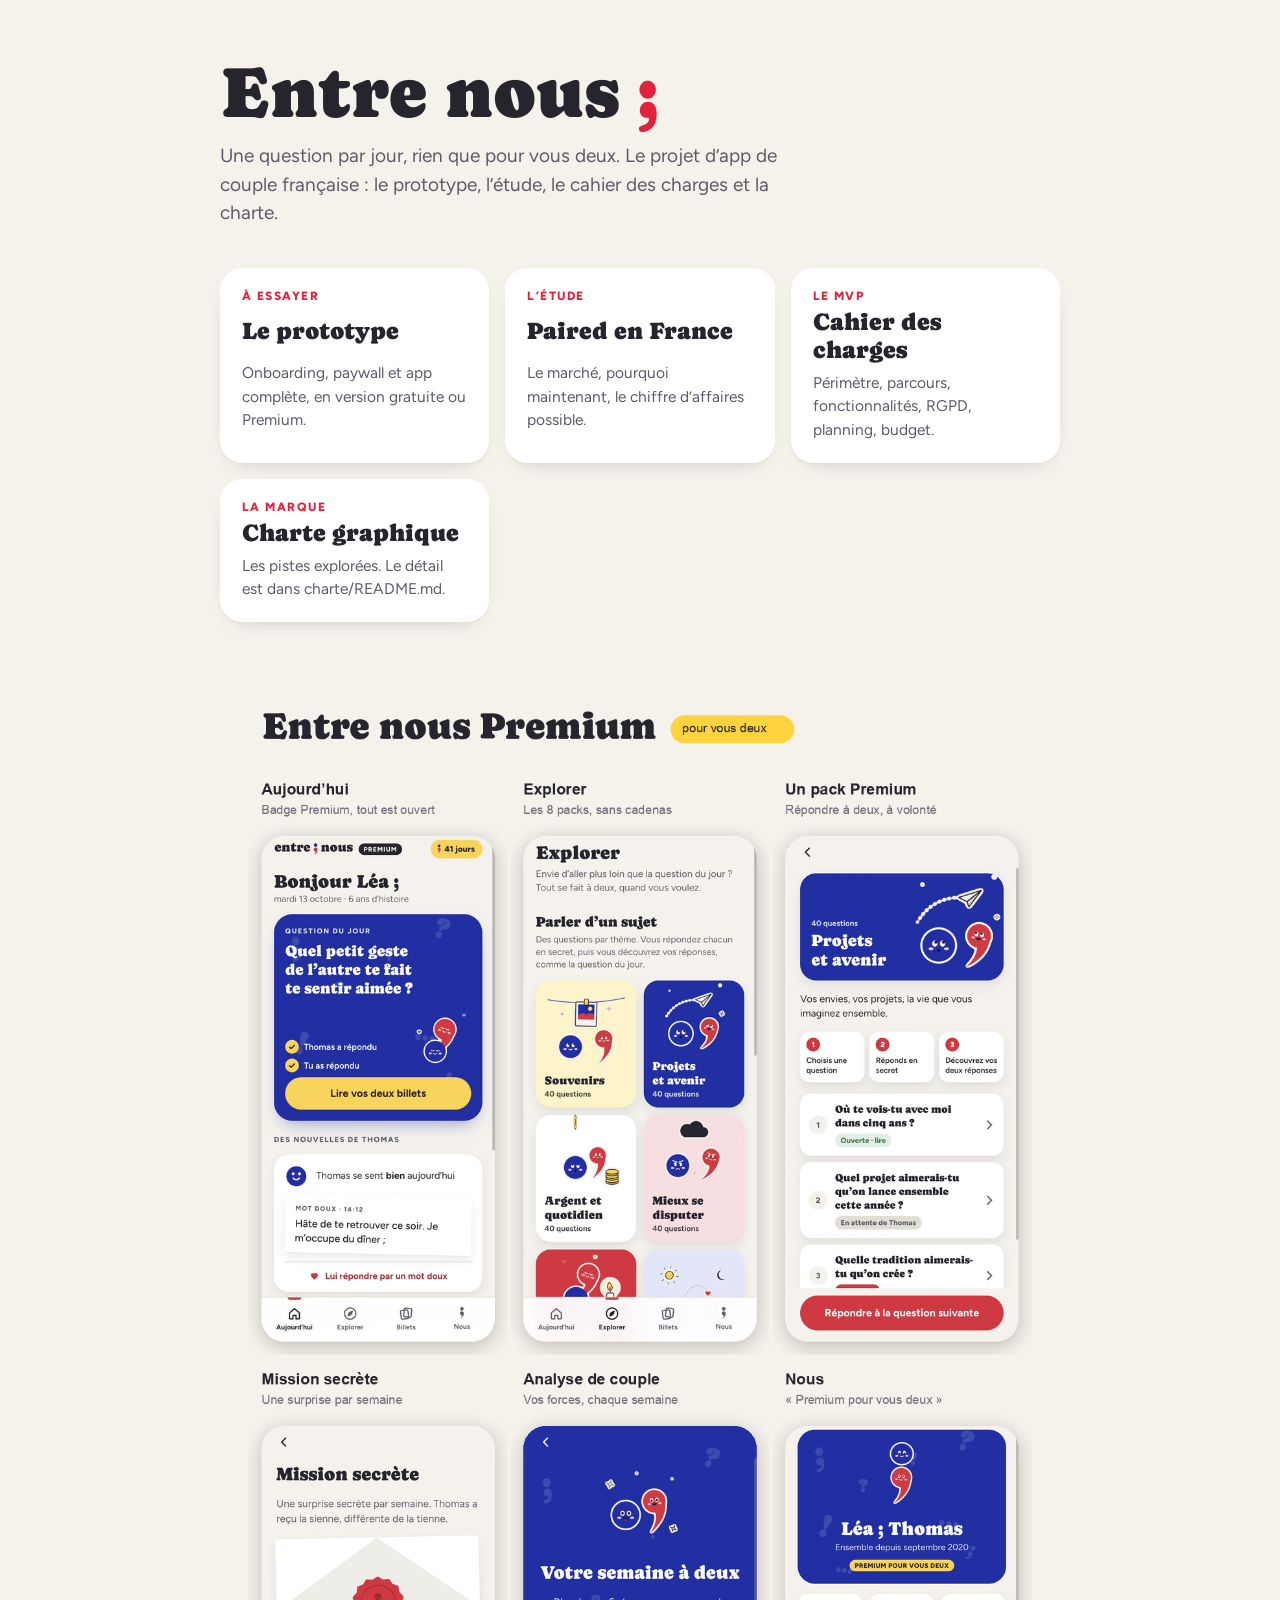
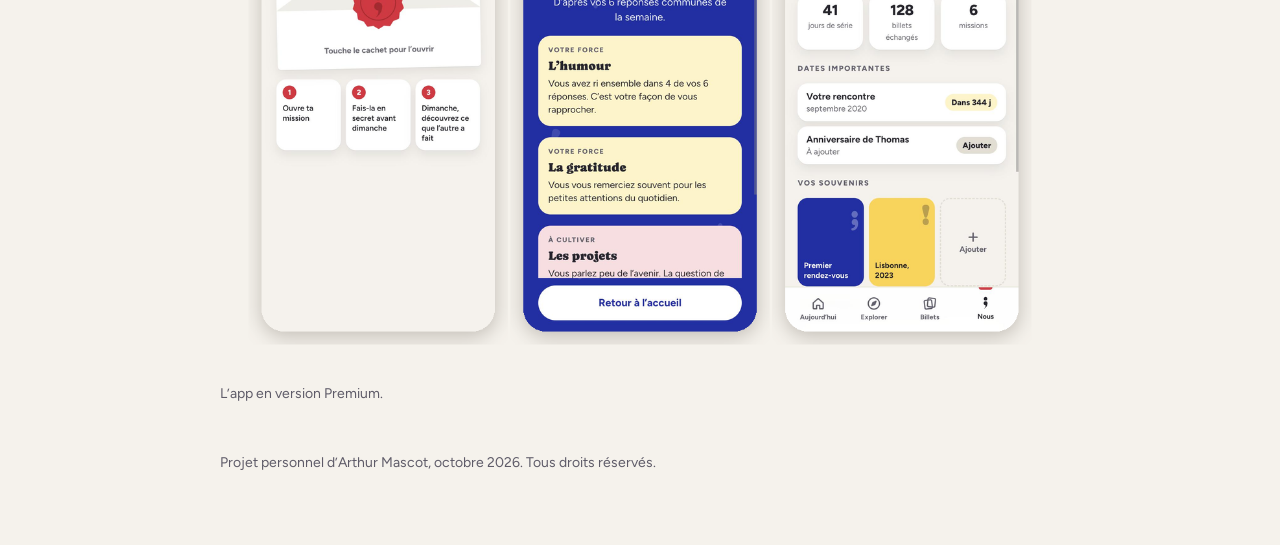
==== index.html @ 662b3ff6 "Premier dépôt d'Entre nous : prototype, étude, cahier des charges, charte - prototype/ : onboarding," ====
<!doctype html>
<html lang="fr">
<head>
<meta charset="utf-8">
<meta name="viewport" content="width=device-width,initial-scale=1">
<title>Entre nous</title>
<link rel="preconnect" href="https://fonts.googleapis.com"><link rel="preconnect" href="https://fonts.gstatic.com" crossorigin>
<link rel="stylesheet" href="https://fonts.googleapis.com/css2?family=Caprasimo&family=Figtree:wght@400..800&display=swap">
<style>
:root { --papier: #F5F2EC; --craie: #FFFFFF; --graphite: #26252E; --doux: #5E5B68; --filet: #E4DFD4; --bleu: #1F2FA8; --rouge: #E1243B; --beurre: #FFD23F; }
@media (prefers-color-scheme: dark) { :root { --papier: #14131A; --craie: #1E1D27; --graphite: #F5F2EC; --doux: #B7B3C2; --filet: #2E2D3A; --bleu: #8C93FF; --rouge: #FF6B7D; } }
* { box-sizing: border-box; }
body { margin: 0; background: var(--papier); color: var(--graphite); font: 400 17px/1.5 Figtree, system-ui, sans-serif; }
main { max-width: 880px; margin: 0 auto; padding: 56px 20px 72px; }
h1 { margin: 0; font: 400 clamp(44px, 9vw, 72px)/1 Caprasimo, Georgia, serif; }
h1 span { color: var(--rouge); }
.lead { margin: 14px 0 40px; font-size: 19px; color: var(--doux); max-width: 560px; }
.grille { display: grid; grid-template-columns: repeat(auto-fit, minmax(240px, 1fr)); gap: 16px; }
a.carte { display: grid; gap: 6px; padding: 22px; border-radius: 22px; background: var(--craie); color: inherit; text-decoration: none; box-shadow: 0 1px 0 var(--filet), 0 8px 24px -16px rgba(0, 0, 0, .35); transition: transform .15s; }
a.carte:hover, a.carte:focus-visible { transform: translateY(-3px); }
a.carte:focus-visible { outline: 3px solid var(--bleu); outline-offset: 3px; }
.k { font: 800 12px/1 Figtree, sans-serif; letter-spacing: .12em; text-transform: uppercase; color: var(--rouge); }
a.carte b { font: 400 24px/1.2 Caprasimo, Georgia, serif; }
a.carte span:last-child { color: var(--doux); font-size: 15.5px; }
figure { margin: 48px 0 0; }
figure img { width: 100%; height: auto; border-radius: 22px; display: block; }
figcaption { margin-top: 10px; font-size: 14px; color: var(--doux); }
footer { margin-top: 48px; font-size: 14px; color: var(--doux); }
</style>
</head>
<body>
<main>
  <h1>Entre nous<span>&nbsp;;</span></h1>
  <p class="lead">Une question par jour, rien que pour vous deux. Le projet d’app de couple française&nbsp;: le prototype, l’étude, le cahier des charges et la charte.</p>
  <div class="grille">
    <a class="carte" href="prototype/index.html"><span class="k">À essayer</span><b>Le prototype</b><span>Onboarding, paywall et app complète, en version gratuite ou Premium.</span></a>
    <a class="carte" href="rapport/index.html"><span class="k">L’étude</span><b>Paired en France</b><span>Le marché, pourquoi maintenant, le chiffre d’affaires possible.</span></a>
    <a class="carte" href="docs/cahier-des-charges.md"><span class="k">Le MVP</span><b>Cahier des charges</b><span>Périmètre, parcours, fonctionnalités, RGPD, planning, budget.</span></a>
    <a class="carte" href="charte/pistes.html"><span class="k">La marque</span><b>Charte graphique</b><span>Les pistes explorées. Le détail est dans charte/README.md.</span></a>
  </div>
  <figure>
    <img src="apercus/premium.png" alt="Six écrans de l’app Entre nous en version Premium : Aujourd’hui, Explorer, un pack, la mission secrète, l’analyse de couple et l’onglet Nous." loading="lazy">
    <figcaption>L’app en version Premium.</figcaption>
  </figure>
  <footer>Projet personnel d’Arthur Mascot, octobre 2026. Tous droits réservés.</footer>
</main>
</body>
</html>
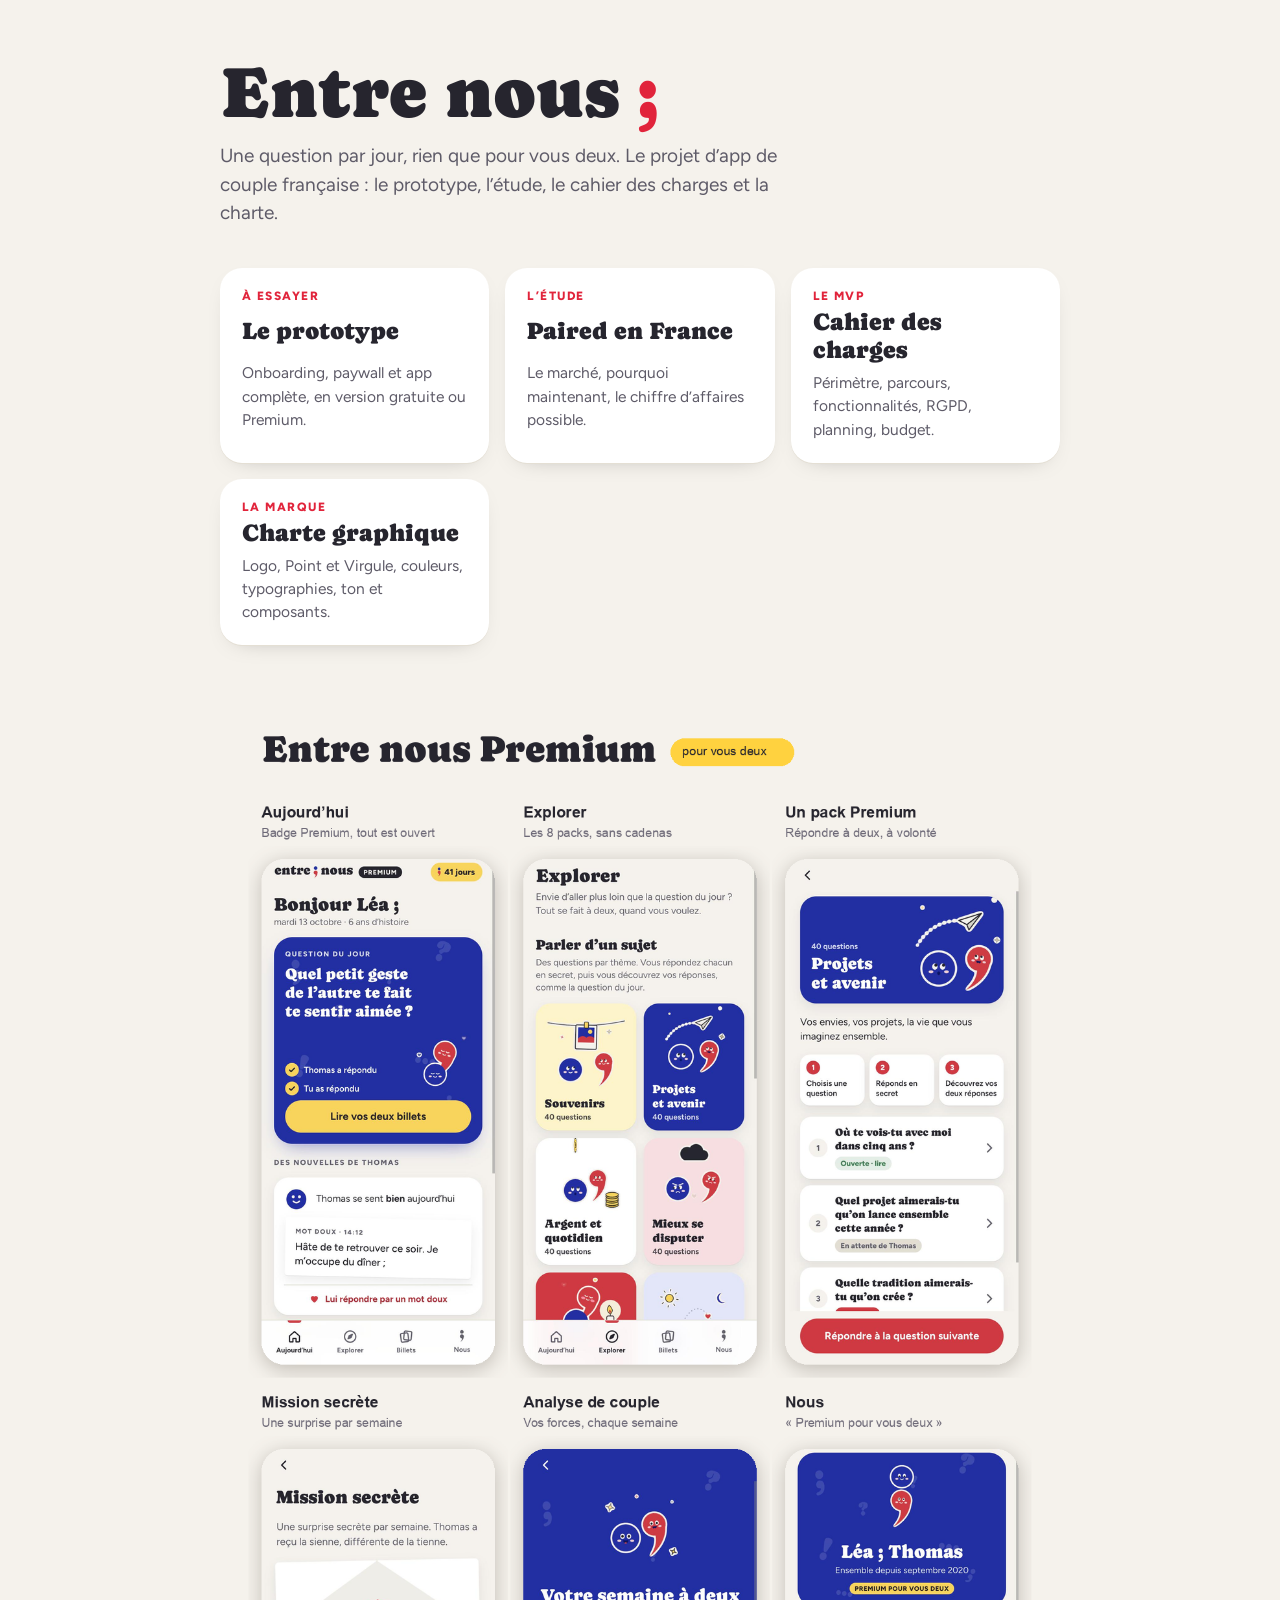
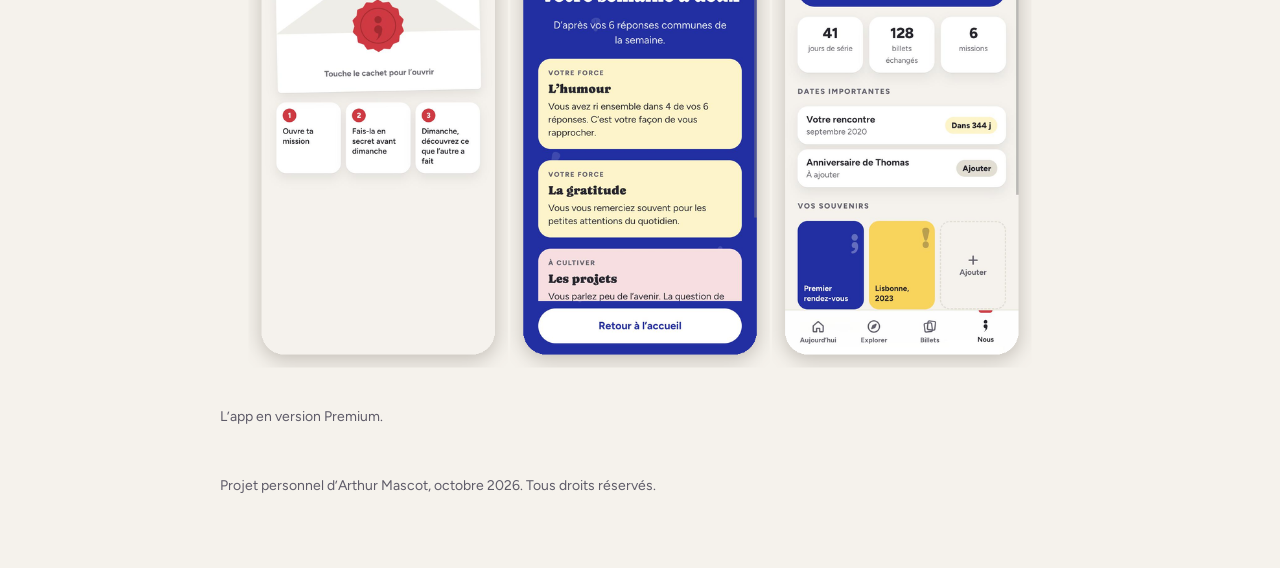
==== commit 0c6d69e4: "Site en ligne : page d'accueil et liens publics Co-Authored-By: Claude Opus 5.5 <noreply@anthropic.c" ====
--- a/index.html
+++ b/index.html
@@ -35,8 +35,8 @@
   <div class="grille">
     <a class="carte" href="prototype/index.html"><span class="k">À essayer</span><b>Le prototype</b><span>Onboarding, paywall et app complète, en version gratuite ou Premium.</span></a>
     <a class="carte" href="rapport/index.html"><span class="k">L’étude</span><b>Paired en France</b><span>Le marché, pourquoi maintenant, le chiffre d’affaires possible.</span></a>
-    <a class="carte" href="docs/cahier-des-charges.md"><span class="k">Le MVP</span><b>Cahier des charges</b><span>Périmètre, parcours, fonctionnalités, RGPD, planning, budget.</span></a>
-    <a class="carte" href="charte/pistes.html"><span class="k">La marque</span><b>Charte graphique</b><span>Les pistes explorées. Le détail est dans charte/README.md.</span></a>
+    <a class="carte" href="https://github.com/Lamascotte27/entre-nous/blob/main/docs/cahier-des-charges.md"><span class="k">Le MVP</span><b>Cahier des charges</b><span>Périmètre, parcours, fonctionnalités, RGPD, planning, budget.</span></a>
+    <a class="carte" href="https://github.com/Lamascotte27/entre-nous/tree/main/charte"><span class="k">La marque</span><b>Charte graphique</b><span>Logo, Point et Virgule, couleurs, typographies, ton et composants.</span></a>
   </div>
   <figure>
     <img src="apercus/premium.png" alt="Six écrans de l’app Entre nous en version Premium : Aujourd’hui, Explorer, un pack, la mission secrète, l’analyse de couple et l’onglet Nous." loading="lazy">
